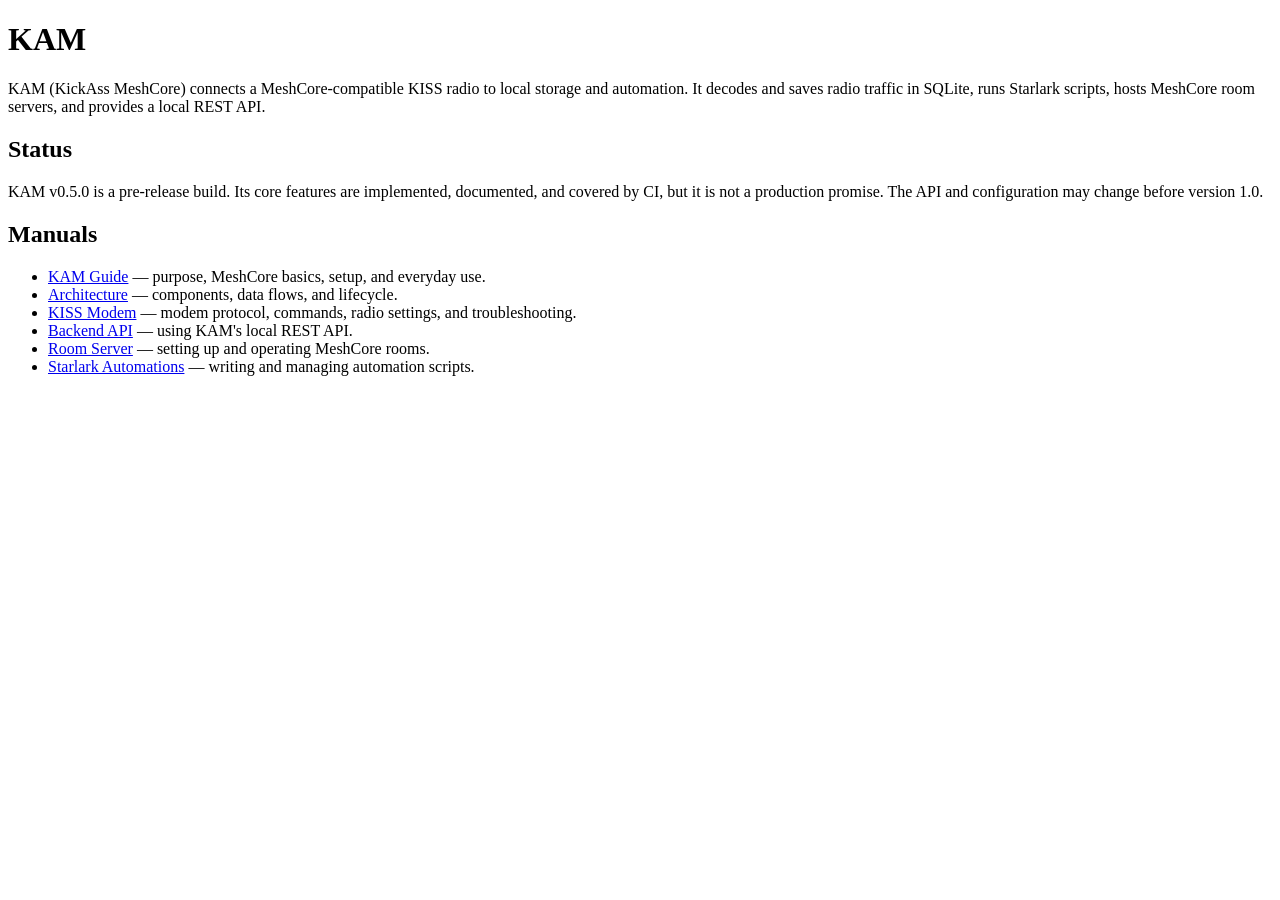
==== docs/index.html @ a2700538 "The docs" ====
<!doctype html>
<html lang="en">
<head>
  <meta charset="utf-8">
  <meta name="viewport" content="width=device-width, initial-scale=1">
  <meta name="description" content="KAM connects MeshCore KISS radios to local storage and automation. Project status and manuals.">
  <title>KAM Documentation</title>
</head>
<body>
  <main>
    <h1>KAM</h1>
    <p>KAM (KickAss MeshCore) connects a MeshCore-compatible KISS radio to local storage and automation. It decodes and saves radio traffic in SQLite, runs Starlark scripts, hosts MeshCore room servers, and provides a local REST API.</p>

    <h2>Status</h2>
    <p>KAM v0.5.0 is a pre-release build. Its core features are implemented, documented, and covered by CI, but it is not a production promise. The API and configuration may change before version 1.0.</p>

    <h2>Manuals</h2>
    <ul>
      <li><a href="manuals/KAM.html">KAM Guide</a> — purpose, MeshCore basics, setup, and everyday use.</li>
      <li><a href="manuals/Architecture.html">Architecture</a> — components, data flows, and lifecycle.</li>
      <li><a href="manuals/FeatureKissModem.html">KISS Modem</a> — modem protocol, commands, radio settings, and troubleshooting.</li>
      <li><a href="manuals/FeatureMonitorApi.html">Backend API</a> — using KAM's local REST API.</li>
      <li><a href="manuals/FeatureRoomServer.html">Room Server</a> — setting up and operating MeshCore rooms.</li>
      <li><a href="manuals/FeatureStarlark.html">Starlark Automations</a> — writing and managing automation scripts.</li>
    </ul>
  </main>
</body>
</html>
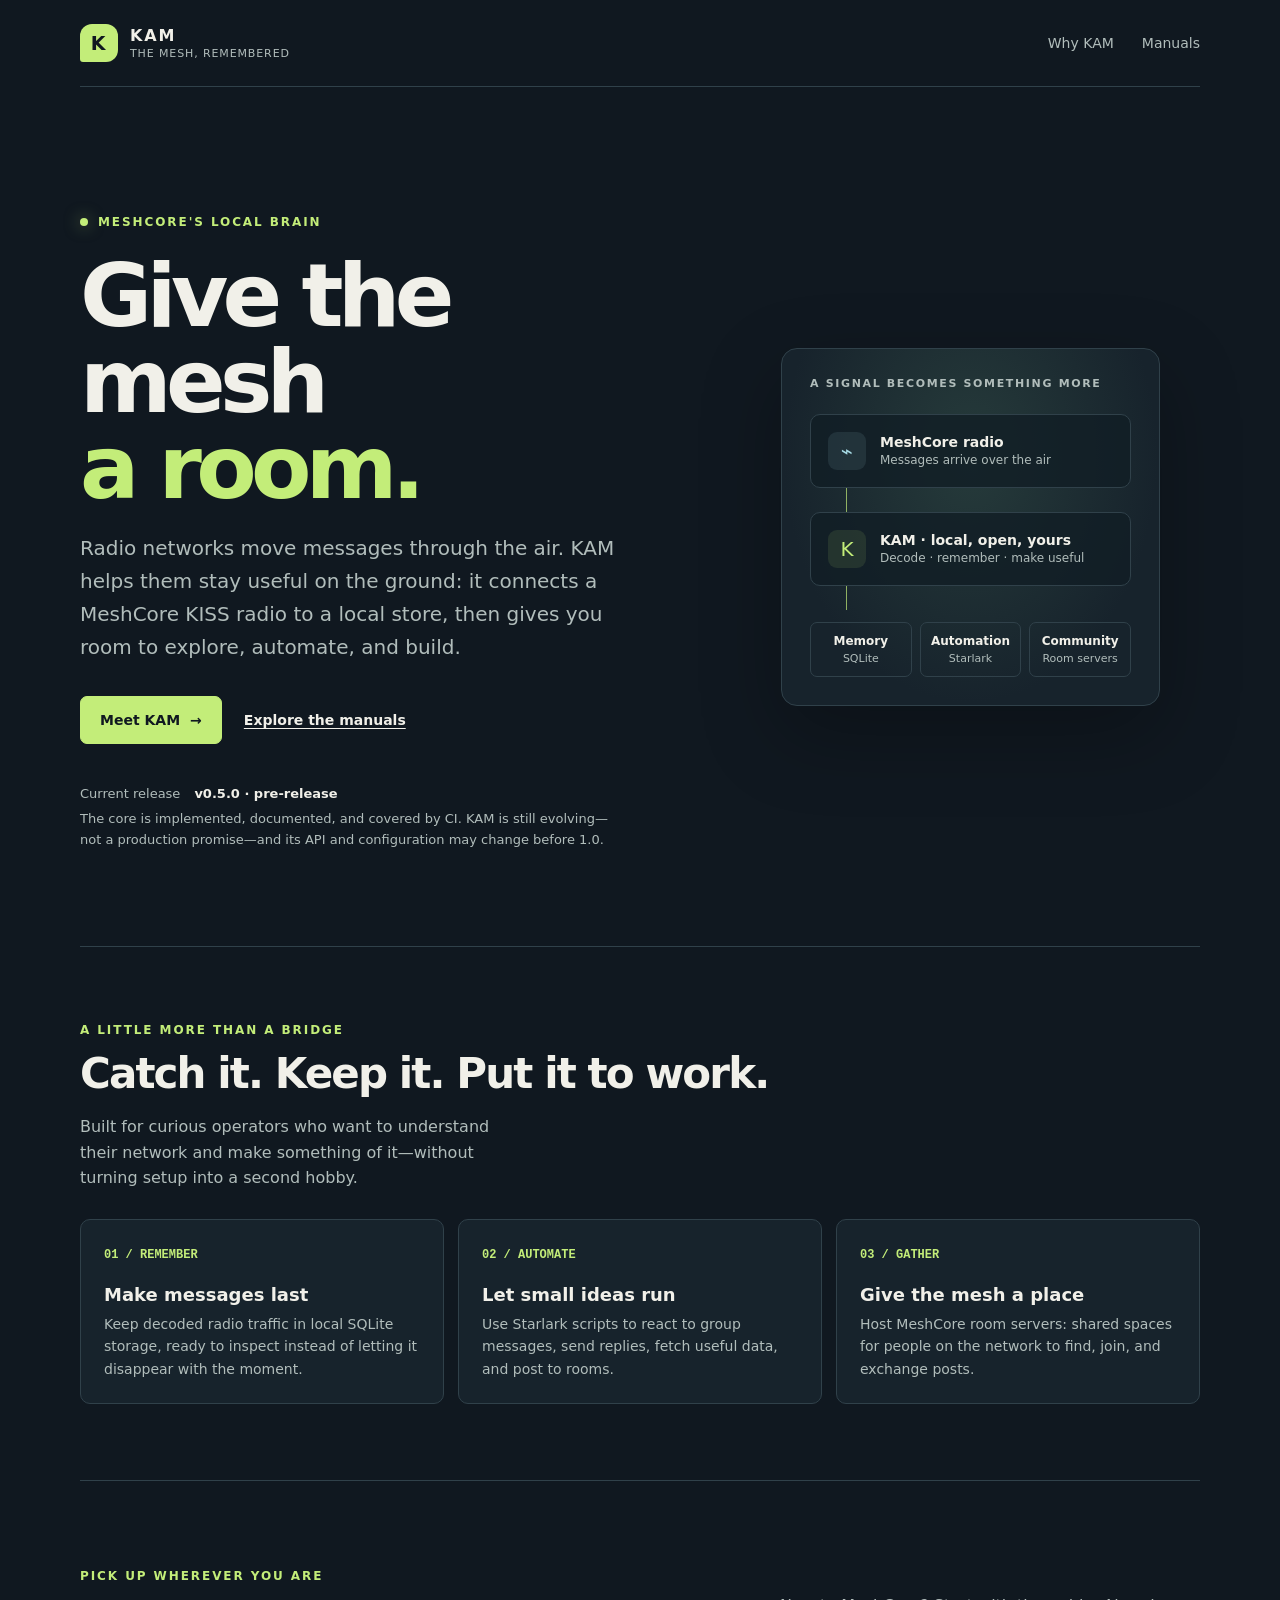
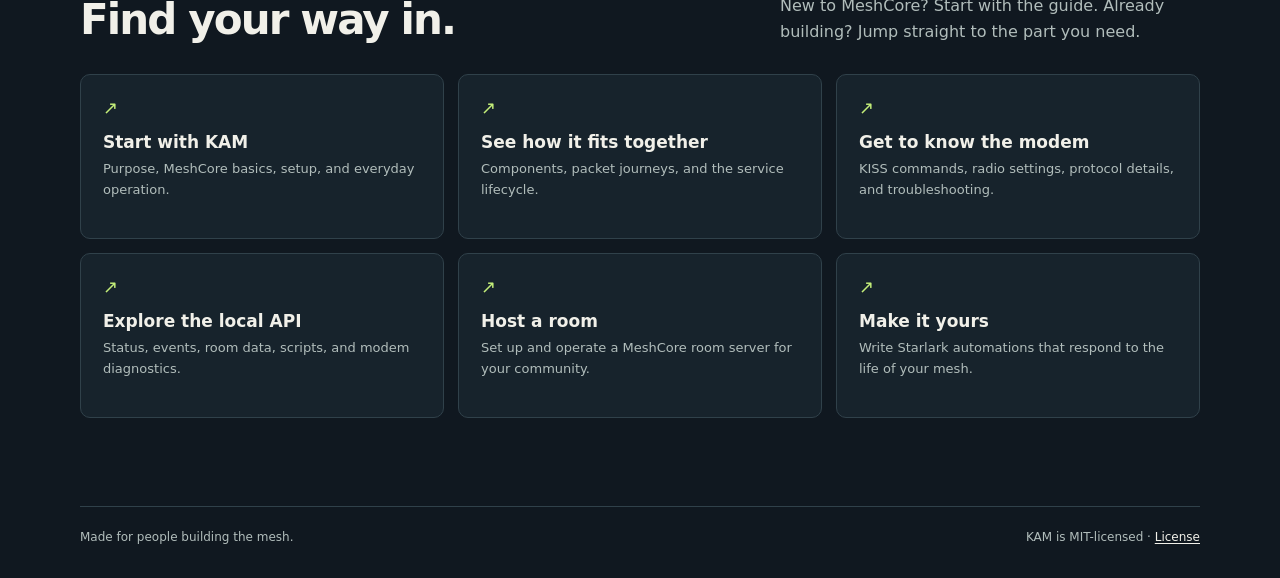
==== commit 6663be10: "make an impact" ====
--- a/docs/index.html
+++ b/docs/index.html
@@ -3,26 +3,178 @@
 <head>
   <meta charset="utf-8">
   <meta name="viewport" content="width=device-width, initial-scale=1">
-  <meta name="description" content="KAM connects MeshCore KISS radios to local storage and automation. Project status and manuals.">
-  <title>KAM Documentation</title>
+  <meta name="description" content="Give your MeshCore network a room. Meet KAM, a local platform for keeping radio traffic, hosting rooms, and automation.">
+  <title>KAM — Give the mesh a room</title>
+  <style>
+    :root {
+      color-scheme: dark;
+      --night: #101820;
+      --panel: #17232c;
+      --line: #30414a;
+      --paper: #f1f0e9;
+      --muted: #b1bdbb;
+      --signal: #c3ed79;
+      --blue: #a6d9e3;
+      font-family: system-ui, -apple-system, BlinkMacSystemFont, "Segoe UI", sans-serif;
+      background: var(--night);
+      color: var(--paper);
+    }
+    * { box-sizing: border-box; }
+    html { scroll-behavior: smooth; }
+    body { margin: 0; min-width: 320px; }
+    a { color: inherit; text-underline-offset: .2em; }
+    a:focus-visible { outline: 3px solid var(--signal); outline-offset: 4px; }
+    .wrap { width: min(1120px, calc(100% - 48px)); margin-inline: auto; }
+    .topbar { display: flex; align-items: center; justify-content: space-between; padding-block: 24px; border-bottom: 1px solid var(--line); }
+    .brand { display: inline-flex; align-items: center; gap: 12px; text-decoration: none; font-weight: 750; letter-spacing: .12em; }
+    .brand-mark { display: grid; width: 38px; aspect-ratio: 1; place-items: center; border-radius: 12px 12px 12px 3px; background: var(--signal); color: var(--night); font-size: 19px; }
+    .brand small { display: block; margin-top: 2px; color: var(--muted); font-size: 11px; font-weight: 500; letter-spacing: .08em; }
+    nav { display: flex; gap: 28px; color: var(--muted); font-size: 14px; }
+    nav a { text-decoration: none; }
+    nav a:hover, .text-link:hover { color: var(--signal); }
+    .hero { display: grid; grid-template-columns: 1.1fr .9fr; align-items: center; gap: clamp(40px, 8vw, 100px); padding-block: clamp(64px, 10vw, 116px) 96px; }
+    .eyebrow, .section-kicker { color: var(--signal); font-size: 12px; font-weight: 750; letter-spacing: .16em; text-transform: uppercase; }
+    .eyebrow { display: flex; align-items: center; gap: 10px; }
+    .dot { width: 8px; height: 8px; border-radius: 50%; background: var(--signal); box-shadow: 0 0 16px #c3ed7980; }
+    h1 { margin: 24px 0 20px; font-size: clamp(48px, 7.5vw, 88px); line-height: .98; letter-spacing: -.065em; }
+    h1 em { color: var(--signal); font-style: normal; }
+    .intro { max-width: 590px; color: var(--muted); font-size: clamp(17px, 2vw, 20px); line-height: 1.65; }
+    .actions { display: flex; flex-wrap: wrap; align-items: center; gap: 22px; margin-top: 32px; }
+    .button { display: inline-flex; min-height: 48px; align-items: center; justify-content: center; gap: 10px; padding: 0 19px; border: 1px solid var(--signal); border-radius: 7px; background: var(--signal); color: var(--night); font-size: 14px; font-weight: 750; text-decoration: none; }
+    .button:hover { background: #d3f79a; }
+    .text-link { color: var(--paper); font-size: 14px; font-weight: 650; }
+    .status { display: flex; flex-wrap: wrap; align-items: baseline; gap: 8px 14px; margin-top: 42px; color: var(--muted); font-size: 13px; }
+    .status strong { color: var(--paper); }
+    .status-note { flex-basis: 100%; max-width: 540px; line-height: 1.6; }
+    .visual { position: relative; padding: 28px; border: 1px solid var(--line); border-radius: 16px; background: radial-gradient(ellipse at 50% 30%, #263b3b 0, var(--panel) 70%); box-shadow: 0 28px 80px #0004; }
+    .visual-label { margin: 0 0 24px; color: var(--muted); font-size: 11px; font-weight: 700; letter-spacing: .15em; text-transform: uppercase; }
+    .flow-node { display: flex; align-items: center; gap: 14px; padding: 17px; border: 1px solid var(--line); border-radius: 10px; background: #111d25cc; }
+    .node-icon { display: grid; width: 38px; height: 38px; flex: none; place-items: center; border-radius: 9px; background: #a6d9e31a; color: var(--blue); font-size: 20px; }
+    .flow-node.kam .node-icon { background: #c3ed791a; color: var(--signal); }
+    .flow-node strong, .flow-node small { display: block; }
+    .flow-node strong { font-size: 14px; }
+    .flow-node small { margin-top: 3px; color: var(--muted); font-size: 12px; }
+    .connector { width: 1px; height: 24px; margin-left: 36px; background: var(--signal); opacity: .7; }
+    .outcomes { display: grid; grid-template-columns: repeat(3, 1fr); gap: 8px; margin-top: 12px; }
+    .outcomes div { padding: 11px 6px; border: 1px solid var(--line); border-radius: 7px; color: var(--muted); font-size: 11px; text-align: center; }
+    .outcomes b { display: block; margin-bottom: 4px; color: var(--paper); font-size: 12px; }
+    .why { padding-block: 64px 76px; border-top: 1px solid var(--line); border-bottom: 1px solid var(--line); }
+    .section-heading { display: flex; flex-wrap: wrap; align-items: end; justify-content: space-between; gap: 16px; margin-bottom: 28px; }
+    h2 { margin: 8px 0 0; font-size: clamp(28px, 4vw, 42px); letter-spacing: -.045em; }
+    .section-heading > p { max-width: 420px; margin: 0; color: var(--muted); line-height: 1.6; }
+    .pillars { display: grid; grid-template-columns: repeat(3, 1fr); gap: 14px; }
+    .pillar { min-height: 160px; padding: 23px; border: 1px solid var(--line); border-radius: 10px; background: var(--panel); }
+    .pillar span { color: var(--signal); font: 700 12px/1 ui-monospace, monospace; }
+    .pillar h3 { margin: 22px 0 8px; font-size: 18px; }
+    .pillar p { margin: 0; color: var(--muted); font-size: 14px; line-height: 1.6; }
+    .manuals { padding-block: 76px 88px; }
+    .manual-grid { display: grid; grid-template-columns: repeat(3, 1fr); gap: 14px; margin-top: 30px; }
+    .manual-card { display: block; min-height: 165px; padding: 22px; border: 1px solid var(--line); border-radius: 10px; background: var(--panel); text-decoration: none; transition: border-color .15s, transform .15s; }
+    .manual-card:hover { transform: translateY(-2px); border-color: var(--signal); }
+    .manual-card .arrow { color: var(--signal); font-size: 18px; }
+    .manual-card h3 { margin: 14px 0 7px; font-size: 17px; }
+    .manual-card p { margin: 0; color: var(--muted); font-size: 13px; line-height: 1.6; }
+    footer { display: flex; flex-wrap: wrap; justify-content: space-between; gap: 12px; padding-block: 23px 34px; border-top: 1px solid var(--line); color: var(--muted); font-size: 12px; }
+    footer a { color: var(--paper); }
+    @media (max-width: 760px) {
+      .hero { grid-template-columns: 1fr; gap: 40px; padding-top: 64px; }
+      .visual { max-width: 520px; }
+      .pillars, .manual-grid { grid-template-columns: repeat(2, 1fr); }
+    }
+    @media (max-width: 520px) {
+      .wrap { width: min(100% - 32px, 1120px); }
+      .topbar { padding-block: 16px; }
+      nav { gap: 16px; font-size: 13px; }
+      .hero { padding-bottom: 64px; }
+      .visual { padding: 19px; }
+      .pillars, .manual-grid { grid-template-columns: 1fr; }
+      .pillar, .manual-card { min-height: auto; }
+    }
+    @media (prefers-reduced-motion: reduce) {
+      html { scroll-behavior: auto; }
+      *, *::before, *::after { transition-duration: .01ms !important; }
+    }
+  </style>
 </head>
 <body>
-  <main>
-    <h1>KAM</h1>
-    <p>KAM (KickAss MeshCore) connects a MeshCore-compatible KISS radio to local storage and automation. It decodes and saves radio traffic in SQLite, runs Starlark scripts, hosts MeshCore room servers, and provides a local REST API.</p>
+  <header class="topbar wrap">
+    <a class="brand" href="#top" aria-label="KAM home">
+      <span class="brand-mark" aria-hidden="true">K</span>
+      <span>KAM<small>THE MESH, REMEMBERED</small></span>
+    </a>
+    <nav aria-label="Main navigation">
+      <a href="#why-kam">Why KAM</a>
+      <a href="#manuals">Manuals</a>
+    </nav>
+  </header>
 
-    <h2>Status</h2>
-    <p>KAM v0.5.0 is a pre-release build. Its core features are implemented, documented, and covered by CI, but it is not a production promise. The API and configuration may change before version 1.0.</p>
+  <main id="top" class="wrap">
+    <section class="hero" aria-labelledby="hero-title">
+      <div>
+        <p class="eyebrow"><span class="dot" aria-hidden="true"></span> MeshCore's local brain</p>
+        <h1 id="hero-title">Give the mesh<br><em>a room.</em></h1>
+        <p class="intro">Radio networks move messages through the air. KAM helps them stay useful on the ground: it connects a MeshCore KISS radio to a local store, then gives you room to explore, automate, and build.</p>
+        <div class="actions">
+          <a class="button" href="manuals/KAM.html">Meet KAM <span aria-hidden="true">→</span></a>
+          <a class="text-link" href="#manuals">Explore the manuals</a>
+        </div>
+        <div class="status" aria-label="Project status">
+          <span>Current release</span><strong>v0.5.0 · pre-release</strong>
+          <span class="status-note">The core is implemented, documented, and covered by CI. KAM is still evolving—not a production promise—and its API and configuration may change before 1.0.</span>
+        </div>
+      </div>
 
-    <h2>Manuals</h2>
-    <ul>
-      <li><a href="manuals/KAM.html">KAM Guide</a> — purpose, MeshCore basics, setup, and everyday use.</li>
-      <li><a href="manuals/Architecture.html">Architecture</a> — components, data flows, and lifecycle.</li>
-      <li><a href="manuals/FeatureKissModem.html">KISS Modem</a> — modem protocol, commands, radio settings, and troubleshooting.</li>
-      <li><a href="manuals/FeatureMonitorApi.html">Backend API</a> — using KAM's local REST API.</li>
-      <li><a href="manuals/FeatureRoomServer.html">Room Server</a> — setting up and operating MeshCore rooms.</li>
-      <li><a href="manuals/FeatureStarlark.html">Starlark Automations</a> — writing and managing automation scripts.</li>
-    </ul>
+      <figure class="visual" aria-label="How KAM helps a MeshCore radio network">
+        <figcaption class="visual-label">A signal becomes something more</figcaption>
+        <div class="flow-node">
+          <span class="node-icon" aria-hidden="true">⌁</span>
+          <span><strong>MeshCore radio</strong><small>Messages arrive over the air</small></span>
+        </div>
+        <div class="connector" aria-hidden="true"></div>
+        <div class="flow-node kam">
+          <span class="node-icon" aria-hidden="true">K</span>
+          <span><strong>KAM · local, open, yours</strong><small>Decode · remember · make useful</small></span>
+        </div>
+        <div class="connector" aria-hidden="true"></div>
+        <div class="outcomes" aria-label="What KAM enables">
+          <div><b>Memory</b>SQLite</div>
+          <div><b>Automation</b>Starlark</div>
+          <div><b>Community</b>Room servers</div>
+        </div>
+      </figure>
+    </section>
+
+    <section class="why" id="why-kam" aria-labelledby="why-title">
+      <div class="section-heading">
+        <div><p class="section-kicker">A little more than a bridge</p><h2 id="why-title">Catch it. Keep it. Put it to work.</h2></div>
+        <p>Built for curious operators who want to understand their network and make something of it—without turning setup into a second hobby.</p>
+      </div>
+      <div class="pillars">
+        <article class="pillar"><span>01 / REMEMBER</span><h3>Make messages last</h3><p>Keep decoded radio traffic in local SQLite storage, ready to inspect instead of letting it disappear with the moment.</p></article>
+        <article class="pillar"><span>02 / AUTOMATE</span><h3>Let small ideas run</h3><p>Use Starlark scripts to react to group messages, send replies, fetch useful data, and post to rooms.</p></article>
+        <article class="pillar"><span>03 / GATHER</span><h3>Give the mesh a place</h3><p>Host MeshCore room servers: shared spaces for people on the network to find, join, and exchange posts.</p></article>
+      </div>
+    </section>
+
+    <section class="manuals" id="manuals" aria-labelledby="manuals-title">
+      <div class="section-heading">
+        <div><p class="section-kicker">Pick up wherever you are</p><h2 id="manuals-title">Find your way in.</h2></div>
+        <p>New to MeshCore? Start with the guide. Already building? Jump straight to the part you need.</p>
+      </div>
+      <div class="manual-grid">
+        <a class="manual-card" href="manuals/KAM.html"><span class="arrow" aria-hidden="true">↗</span><h3>Start with KAM</h3><p>Purpose, MeshCore basics, setup, and everyday operation.</p></a>
+        <a class="manual-card" href="manuals/Architecture.html"><span class="arrow" aria-hidden="true">↗</span><h3>See how it fits together</h3><p>Components, packet journeys, and the service lifecycle.</p></a>
+        <a class="manual-card" href="manuals/FeatureKissModem.html"><span class="arrow" aria-hidden="true">↗</span><h3>Get to know the modem</h3><p>KISS commands, radio settings, protocol details, and troubleshooting.</p></a>
+        <a class="manual-card" href="manuals/FeatureMonitorApi.html"><span class="arrow" aria-hidden="true">↗</span><h3>Explore the local API</h3><p>Status, events, room data, scripts, and modem diagnostics.</p></a>
+        <a class="manual-card" href="manuals/FeatureRoomServer.html"><span class="arrow" aria-hidden="true">↗</span><h3>Host a room</h3><p>Set up and operate a MeshCore room server for your community.</p></a>
+        <a class="manual-card" href="manuals/FeatureStarlark.html"><span class="arrow" aria-hidden="true">↗</span><h3>Make it yours</h3><p>Write Starlark automations that respond to the life of your mesh.</p></a>
+      </div>
+    </section>
   </main>
+
+  <footer class="wrap">
+    <span>Made for people building the mesh.</span>
+    <span>KAM is MIT-licensed · <a href="../LICENSE">License</a></span>
+  </footer>
 </body>
 </html>
